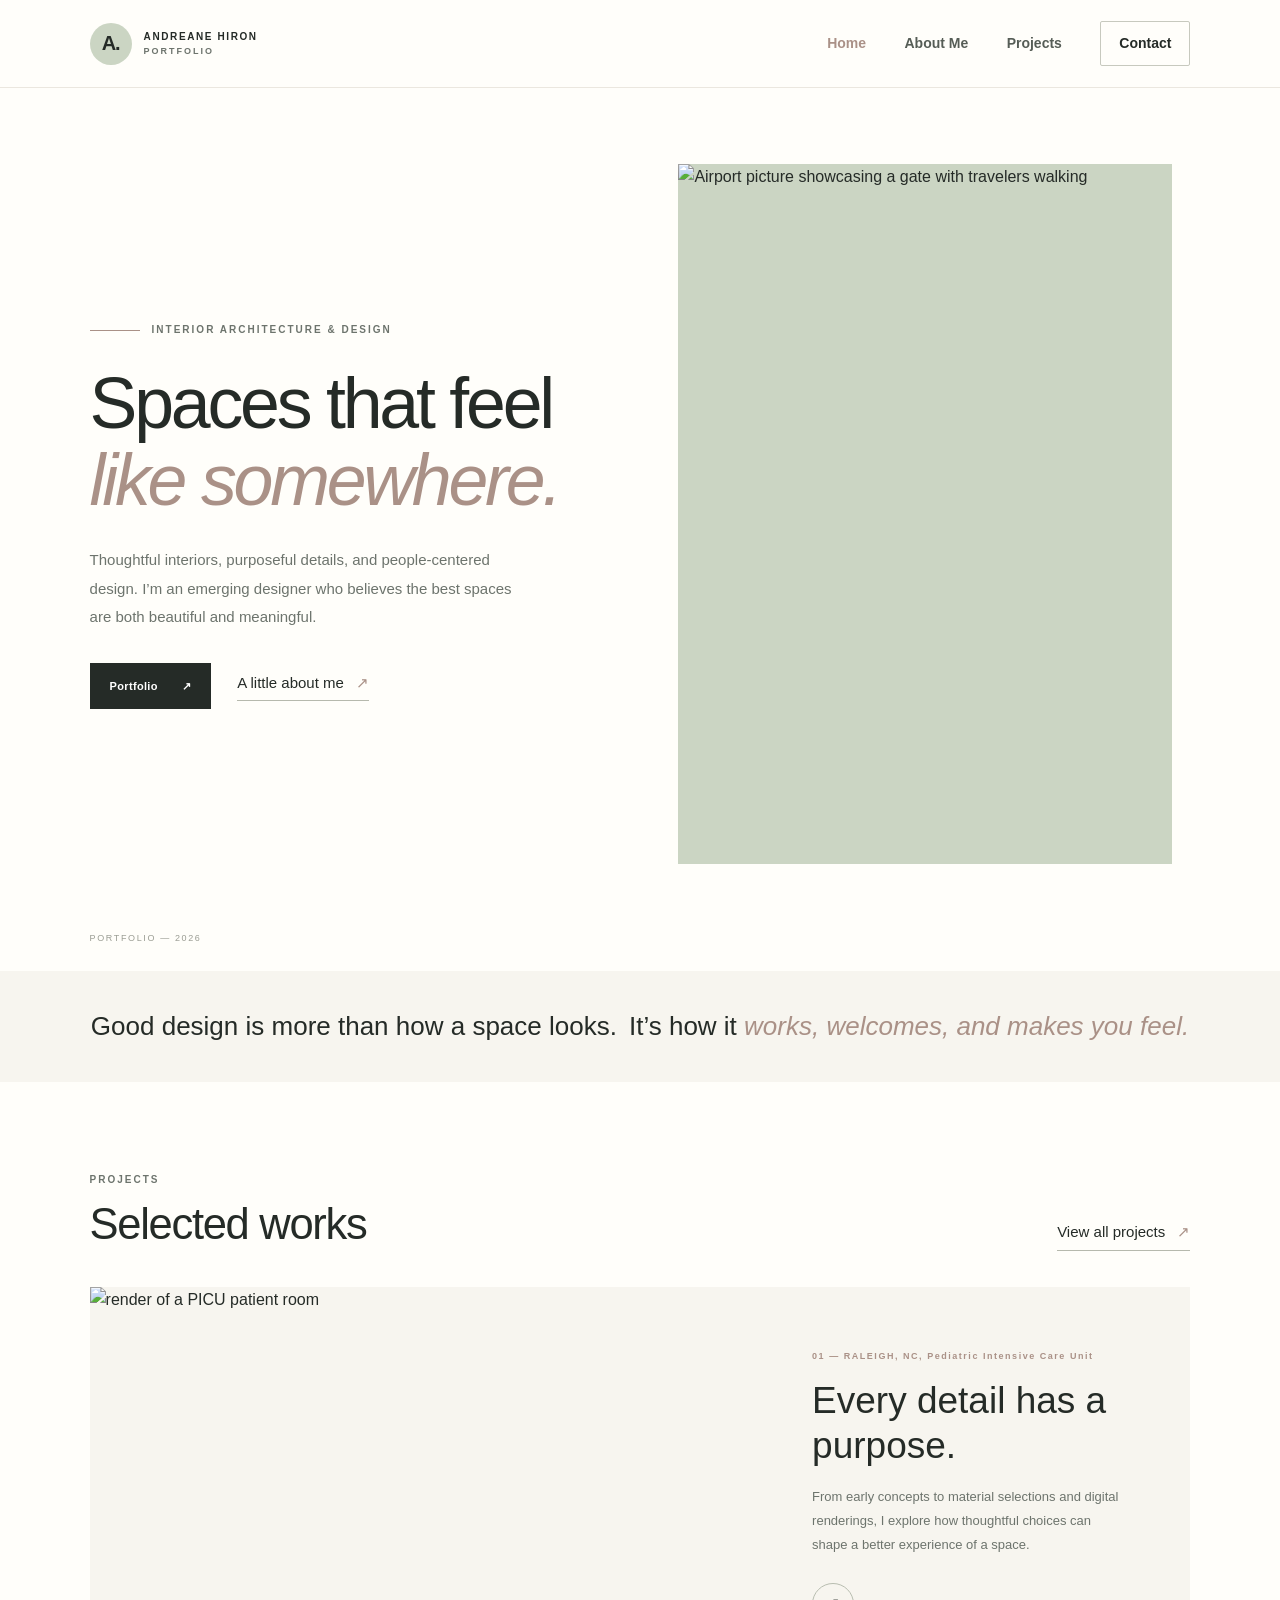
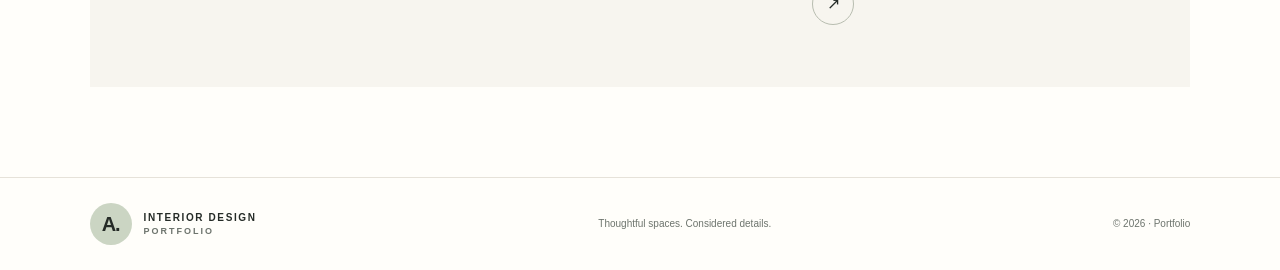
==== index.html @ 694408e2 "Add files via upload" ====
<!DOCTYPE html>
<html lang="en">
<head>
  <meta charset="UTF-8">
  <meta name="viewport" content="width=device-width, initial-scale=1.0">
  <meta name="description" content="Explore the creative portfolio of an Interior Architecture and Design student, showcasing innovative design projects, technical skills, and a passion for creating functional, thoughtful, and inspiring spaces.">
  <title> Portfolio, Andréane Hiron </title>
  <link rel="preconnect" href="https://fonts.googleapis.com">
  <link rel="preconnect" href="https://fonts.gstatic.com" crossorigin>
  <link href="https://fonts.googleapis.com/css2?family=DM+Sans:wght@400;500;600;700&family=Playfair+Display:wght@500;600&display=swap" rel="stylesheet">
  <link rel="stylesheet" href="style.css">
  <script src="script.js" defer></script>
</head>
<body>
  <header class="site-header">
    <a class="brand" href="index.html" aria-label="Portfolio home"><span class="brand-mark">A.</span><span>ANDREANE HIRON <br><small>PORTFOLIO</small></span></a>
    <button class="menu-toggle" aria-label="Toggle navigation" aria-expanded="false"><span></span><span></span></button>
    <nav class="nav" aria-label="Main navigation">
      <a class="nav-link active" href="index.html">Home</a>
      <a class="nav-link" href="about.html"> About Me</a>
      <a class="nav-link" href="projects.html">Projects</a>
      <a class="nav-link nav-contact" href="contact.html">Contact</a>
    </nav>
  </header>

  <main>
    <section class="hero">
      <div class="hero-copy">
        <p class="eyebrow"><span class="eyebrow-line"></span> INTERIOR ARCHITECTURE & DESIGN</p>
        <h1>Spaces that feel<br><em>like somewhere.</em></h1>
        <p class="hero-intro">Thoughtful interiors, purposeful details, and people-centered design. I’m an emerging designer who believes the best spaces are both beautiful and meaningful.</p>
        <div class="hero-actions">
          <a class="button button-dark" href="projects.html">Portfolio <span aria-hidden="true">↗</span></a>
          <a class="text-link" href="about.html">A little about me <span aria-hidden="true">↗</span></a>
        </div>
      </div>
      <div class="hero-visual">
        <div class="image-frame">
          <img src="images/airport-picture.jpg" alt="Airport picture showcasing a gate with travelers walking">
        </div>
      </div>
      <div class="hero-index" aria-hidden="true">PORTFOLIO — 2026</div>
    </section>

    <section class="intro-strip">
      <p>Good design is more than how a space looks.</p>
      <p>It’s how it <span>works, welcomes, and makes you feel.</span></p>
    </section>

    <section class="featured section-wrap">
      <div class="section-heading">
        <div><p class="eyebrow">PROJECTS</p><h2>Selected works</h2></div>
        <a class="text-link" href="projects.html">View all projects <span aria-hidden="true">↗</span></a>
      </div>
      <div class="project-preview">
        <a class="preview-image" href="projects.html" aria-label="View project portfolio">
          <img src="images/render-patient-room.png" alt="render of a PICU patient room">
        </a>
        <div class="preview-copy"><p class="project-number">01 — RALEIGH, NC, Pediatric Intensive Care Unit </p><h3>Every detail has a purpose.</h3><p>From early concepts to material selections and digital renderings, I explore how thoughtful choices can shape a better experience of a space.</p><a class="circle-link" href="projects.html" aria-label="See projects">↗</a></div>
      </div>
    </section>
  </main>

  <footer class="site-footer"><a class="brand footer-brand" href="index.html"><span class="brand-mark">A.</span><span>INTERIOR DESIGN<br><small>PORTFOLIO</small></span></a><p>Thoughtful spaces. Considered details.</p><p>© <span id="year"></span> · Portfolio</p></footer>
</body>
</html>
---- style.css ----
:root {
  --ink: #252b27;
  --muted: #6d746d;
  --cream: #f7f5ef;
  --paper: #fffefa;
  --sage: #cbd5c3;
  --terracotta: #aa9187;
  --line: #e6e2d9;
  --serif: "Helvetica Neue", Helvetica, Arial, sans-serif;
  --sans: "Helvetica Neue", Helvetica, Arial, sans-serif;
}
* { box-sizing: border-box; }
html { scroll-behavior: smooth; }
body { margin: 0; background: var(--paper); color: var(--ink); font-family: var(--sans); line-height: 1.65; }
a { color: inherit; text-decoration: none; }
img { display: block; max-width: 100%; }
.site-header { min-height: 88px; padding: 0 7vw; display: flex; align-items: center; justify-content: space-between; gap: 32px; background: rgba(255,254,250,.96); border-bottom: 1px solid rgba(230,226,217,.8); position: relative; z-index: 10; }
.brand { display: inline-flex; align-items: center; gap: 12px; font-size: 10px; line-height: 1.35; letter-spacing: .16em; font-weight: 700; }
.brand-mark { display: grid; place-items: center; width: 42px; height: 42px; background: var(--sage); border-radius: 50%; font-family: var(--serif); font-size: 20px; letter-spacing: -.06em; font-weight: 600; }
.brand small { color: var(--muted); font-size: 9px; letter-spacing: .22em; }
.nav { display: flex; align-items: center; gap: clamp(18px, 3vw, 42px); }
.nav-link { color: #565d56; font-size: 14px; font-weight: 600; transition: color .2s ease; }
.nav-link:hover, .nav-link.active { color: var(--terracotta); }
.external-mark { font-size: 10px; }
.nav-contact { border: 1px solid #c7c9be; padding: 10px 18px; border-radius: 2px; color: var(--ink); }
.nav-contact:hover, .nav-contact.active { border-color: var(--terracotta); }
.menu-toggle { display: none; border: 0; background: none; padding: 8px; cursor: pointer; }
.menu-toggle span { display: block; width: 23px; height: 2px; background: var(--ink); margin: 5px; }
.hero { min-height: 650px; padding: 76px 7vw 82px; display: grid; grid-template-columns: 1fr 1fr; align-items: center; gap: 6vw; position: relative; overflow: hidden; }
.hero-copy { max-width: 560px; padding-bottom: 22px; }
.eyebrow { display: flex; align-items: center; gap: 12px; color: var(--muted); font-size: 10px; font-weight: 700; letter-spacing: .2em; margin: 0 0 26px; }
.eyebrow-line { width: 50px; height: 1px; background: var(--terracotta); }
h1, h2, h3, p { margin-top: 0; }
h1 { font-family: var(--serif); font-size: clamp(48px, 5.6vw, 79px); line-height: 1.08; letter-spacing: -.045em; font-weight: 500; margin-bottom: 27px; }
h1 em, .page-title em { color: var(--terracotta); font-weight: 500; }
.hero-intro { color: var(--muted); max-width: 430px; font-size: 15px; line-height: 1.9; margin-bottom: 31px; }
.hero-actions { display: flex; align-items: center; gap: 26px; flex-wrap: wrap; }
.button { display: inline-flex; align-items: center; justify-content: center; gap: 24px; padding: 14px 20px; font-size: 11px; font-weight: 700; letter-spacing: .03em; transition: transform .2s ease, background .2s ease; }
.button:hover { transform: translateY(-2px); }
.button-dark { background: var(--ink); color: white; }
.button-dark:hover { background: #414941; }
.text-link { font-size: 15px; font-weight: 200; border-bottom: 1px solid #b6b9ad; padding-bottom: 5px; }
.text-link span { color: var(--terracotta); margin-left: 8px; }
.hero-note { margin-top: 58px; color: #8a8d83; font-size: 9px; letter-spacing: .16em; font-weight: 700; display: flex; align-items: center; gap: 9px; }
.note-dot { width: 6px; height: 6px; background: var(--terracotta); border-radius: 50%; }
.hero-visual { position: relative; padding: 0 18px 25px 0; }
.image-frame { position: relative; width: 100%; height: clamp(700px, 80vw, 700px); overflow: hidden; background: var(--sage); }
.image-frame img { width: 100%; height: 100%; object-fit: cover; }
.image-caption { position: absolute; left: 0; right: 0; bottom: 0; display: flex; justify-content: space-between; gap: 12px; padding: 15px 18px; color: white; font-size: 9px; letter-spacing: .1em; background: linear-gradient(transparent, rgba(22,28,23,.58)); }
.color-swatch { position: absolute; width: 62px; height: 62px; border: 7px solid var(--paper); z-index: 2; }
.swatch-terracotta { right: -3px; top: 42px; background: var(--terracotta); }
.swatch-sage { left: -28px; bottom: 6px; background: var(--sage); }
.vertical-label { position: absolute; right: -4vw; top: 42%; writing-mode: vertical-rl; color: #8b8e82; font-size: 9px; letter-spacing: .2em; }
.hero-index { position: absolute; bottom: 25px; left: 7vw; color: #9b9d94; font-size: 9px; letter-spacing: .18em; }
.intro-strip { padding: 34px 7vw; background: var(--cream); display: flex; justify-content: center; align-items: baseline; flex-wrap: wrap; gap: 7px 12px; text-align: center; font-family: var(--serif); font-size: clamp(18px, 2.3vw, 26px); }
.intro-strip p { margin: 0; }
.intro-strip span { color: var(--terracotta); font-style: italic; }
.section-wrap { padding: 90px 7vw; }
.featured { max-width: 1500px; margin: 0 auto; }
.section-heading { display: flex; align-items: end; justify-content: space-between; gap: 25px; margin-bottom: 36px; }
.section-heading .eyebrow { margin-bottom: 10px; }
.section-heading h2 { font: 500 clamp(30px, 3.4vw, 44px)/1.2 var(--serif); letter-spacing: -.03em; margin: 0; }
.project-preview { display: grid; grid-template-columns: 1.2fr .8fr; background: var(--cream); }
.preview-image { min-height: 320px; overflow: hidden; }
.preview-image img { width: 100%; height: 100%; min-height: 320px; object-fit: cover; transition: transform .5s ease; }
.preview-image:hover img { transform: scale(1.03); }
.preview-copy { position: relative; padding: clamp(28px, 5vw, 62px); align-self: center; }
.project-number { color: var(--terracotta); font-size: 9px; letter-spacing: .17em; font-weight: 700; margin-bottom: 16px; }
.preview-copy h3 { font: 500 clamp(25px, 3vw, 37px)/1.2 var(--serif); margin-bottom: 17px; }
.preview-copy > p:not(.project-number) { color: var(--muted); font-size: 13px; line-height: 1.85; }
.circle-link { display: grid; place-items: center; width: 42px; height: 42px; border: 1px solid #b8bdb0; border-radius: 50%; margin-top: 26px; }
.site-footer { border-top: 1px solid var(--line); padding: 25px 7vw; display: flex; align-items: center; justify-content: space-between; gap: 20px; color: var(--muted); font-size: 10px; }
.site-footer p { margin: 0; }
.footer-brand { color: var(--ink); }
.inner-page { max-width: 1500px; margin: 0 auto; min-height: 68vh; }
.page-title { font-size: clamp(44px, 6vw, 72px); margin-bottom: 24px; }
.about-grid { display: grid; grid-template-columns: 1.05fr .85fr; gap: 10vw; align-items: center; }
.about-grid > div:first-child { max-width: 620px; }
.lead { font-size: 17px; line-height: 1.8; color: #50584f; max-width: 650px; margin-bottom: 22px; }
.about-grid p:not(.lead) { color: var(--muted); font-size: 13px; line-height: 1.95; }
.about-photo { position: relative; padding: 0 0 24px 24px; }
.about-photo img { width: 100%; height: 600px; object-fit:cover; ;}
.photo-note { position: absolute; left: 0; bottom: 0; background: var(--sage); padding: 13px 17px; font-size: 9px; font-weight: 700; letter-spacing: .14em; }
.skill-list { display: flex; flex-wrap: wrap; gap: 8px; margin: 25px 0 30px; }
.skill-list span, .project-tag { background: var(--cream); color: #555d53; padding: 8px 11px; font-size: 10px; }
.projects-lead { margin-bottom: 48px; }
.project-grid { display: grid; grid-template-columns: repeat(3, minmax(0, 1fr)); gap: 24px; }
.project-card { background: var(--cream); }
.project-card img { width: 100%; height: 260px; object-fit: cover; }
.project-card-text { padding: 25px; }
.project-card-text h2 { font: 500 25px/1.2 var(--serif); margin-bottom: 12px; }
.project-card-text p:not(.project-number) { color: var(--muted); font-size: 12px; line-height: 1.8; }
.project-tag { display: inline-block; margin-top: 5px; }
.portfolio-note { color: #85897f; font-size: 11px; margin-top: 28px; }
.contact-page { max-width: 1100px; }
.contact-page .lead { max-width: 610px; margin-bottom: 45px; }
.contact-panel { display: grid; grid-template-columns: 1fr 1fr; gap: 40px; padding: 38px; background: var(--cream); border-left: 3px solid var(--terracotta); }
.contact-panel h2 { font: 500 30px/1.2 var(--serif); max-width: 370px; margin-bottom: 12px; }
.contact-panel p:not(.project-number) { color: var(--muted); font-size: 13px; }
.contact-links { display: flex; flex-direction: column; justify-content: center; gap: 18px; }
.contact-links a { padding-bottom: 12px; border-bottom: 1px solid #dcd8ce; font-size: 13px; font-weight: 600; display: flex; justify-content: space-between; gap: 20px; overflow-wrap: anywhere; }
.contact-links span { color: var(--terracotta); }
@media (max-width: 900px) {
  .site-header { padding: 0 5vw; }
  .hero { padding: 60px 5vw 72px; gap: 4vw; }
  .section-wrap { padding: 70px 5vw; }
  .hero-index { left: 5vw; }
  .about-grid { gap: 5vw; }
  .about-photo img { height: 430px; }
  .project-grid { gap: 16px; }
  .project-card img { height: 210px; }
  .project-card-text { padding: 19px; }
}
@media (max-width: 680px) {
  .site-header { min-height: 76px; }
  .menu-toggle { display: block; }
  .nav { display: none; position: absolute; top: 75px; left: 0; right: 0; background: var(--paper); border-bottom: 1px solid var(--line); padding: 18px 5vw 25px; flex-direction: column; align-items: stretch; gap: 0; }
  .nav.is-open { display: flex; }
  .nav-link { padding: 13px 0; }
  .nav-contact { padding: 12px 14px; text-align: center; margin-top: 8px; }
  .hero { display: flex; flex-direction: column; align-items: stretch; padding-top: 48px; gap: 42px; }
  .hero-copy { padding-bottom: 0; }
  h1 { font-size: clamp(46px, 12vw, 66px); }
  .hero-intro { font-size: 14px; }
  .hero-note { margin-top: 36px; }
  .hero-visual { margin: 0 8px 12px 8px; }
  .image-frame { height: 390px; }
  .vertical-label { right: -28px; }
  .hero-index { bottom: 16px; }
  .intro-strip { padding: 27px 5vw; display: block; font-size: 21px; }
  .intro-strip p + p { margin-top: 2px; }
  .section-wrap { padding: 58px 5vw; }
  .section-heading { align-items: start; flex-direction: column; }
  .project-preview { grid-template-columns: 1fr; }
  .preview-image, .preview-image img { min-height: 260px; height: 260px; }
  .preview-copy { padding: 30px; }
  .site-footer { padding: 24px 5vw; flex-wrap: wrap; }
  .site-footer p:nth-of-type(1) { display: none; }
  .about-grid { grid-template-columns: 1fr; gap: 42px; }
  .about-photo { max-width: 520px; }
  .about-photo img { height: 390px; }
  .project-grid { grid-template-columns: 1fr; gap: 24px; }
  .project-card img { height: 270px; }
  .contact-panel { grid-template-columns: 1fr; padding: 26px; gap: 20px; }
}
@media (prefers-reduced-motion: reduce) { *, *::before, *::after { scroll-behavior: auto !important; transition: none !important; } }

.contact-form {
    display: flex;
    flex-direction: column;
    gap: 10px;
    width: 100%;
}

.contact-form label {
    margin-top: 10px;
    font-size: 11px;
    font-weight: 600;
    color: var(--ink);
}

.contact-form input,
.contact-form textarea {
    width: 100%;
    padding: 13px 14px;
    border: 1px solid var(--line);
    border-radius: 2px;
    background: var(--paper);
    color: var(--ink);
    font: inherit;
    font-size: 13px;
}

.contact-form textarea {
    resize: vertical;
    min-height: 130px;
}

.contact-form input:focus,
.contact-form textarea:focus {
    outline: 1px solid var(--terracotta);
    border-color: var(--terracotta);
}

.contact-form button {
    align-self: flex-start;
    margin-top: 15px;
    border: none;
    cursor: pointer;
}

.form-status {
    font-size: 12px;
    color: var(--muted);
    margin: 10px 0 0;
}

@media (max-width: 680px) {
    .contact-form button {
        width: 100%;
    }
}
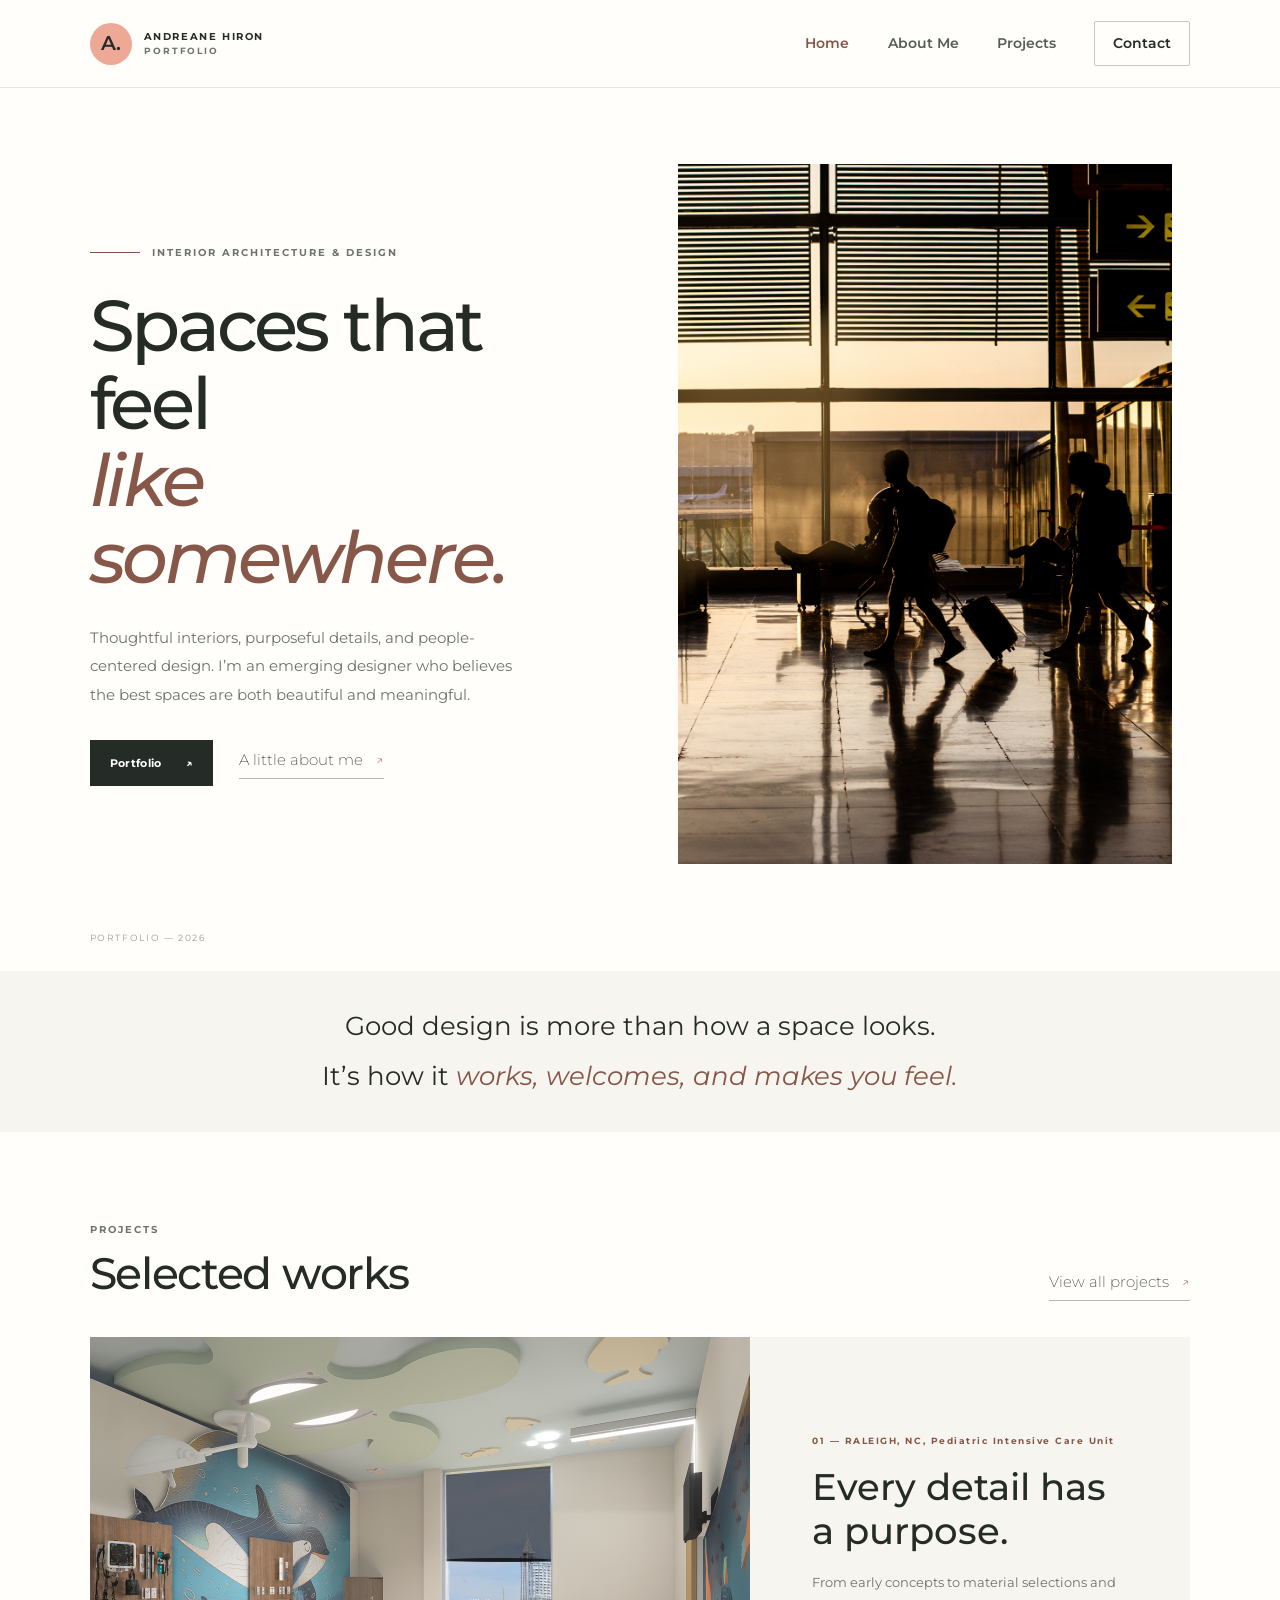
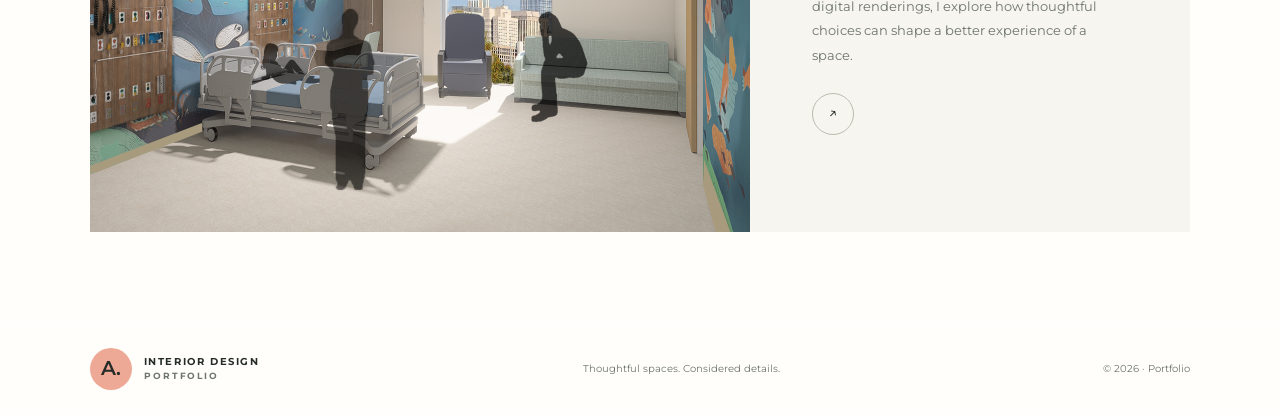
==== commit 72d47dc8: "Add files via upload" ====
--- a/index.html
+++ b/index.html
@@ -5,10 +5,10 @@
   <meta name="viewport" content="width=device-width, initial-scale=1.0">
   <meta name="description" content="Explore the creative portfolio of an Interior Architecture and Design student, showcasing innovative design projects, technical skills, and a passion for creating functional, thoughtful, and inspiring spaces.">
   <title> Portfolio, Andréane Hiron </title>
-  <link rel="preconnect" href="https://fonts.googleapis.com">
-  <link rel="preconnect" href="https://fonts.gstatic.com" crossorigin>
-  <link href="https://fonts.googleapis.com/css2?family=DM+Sans:wght@400;500;600;700&family=Playfair+Display:wght@500;600&display=swap" rel="stylesheet">
-  <link rel="stylesheet" href="style.css">
+ <link rel="preconnect" href="https://fonts.googleapis.com">
+<link rel="preconnect" href="https://fonts.gstatic.com" crossorigin>
+<link href="https://fonts.googleapis.com/css2?family=Montserrat:ital,wght@0,100..900;1,100..900&display=swap" rel="stylesheet">
+ <link rel="stylesheet" href="style.css">
   <script src="script.js" defer></script>
 </head>
 <body>
--- a/style.css
+++ b/style.css
@@ -3,11 +3,11 @@
   --muted: #6d746d;
   --cream: #f7f5ef;
   --paper: #fffefa;
-  --sage: #cbd5c3;
-  --terracotta: #aa9187;
-  --line: #e6e2d9;
-  --serif: "Helvetica Neue", Helvetica, Arial, sans-serif;
-  --sans: "Helvetica Neue", Helvetica, Arial, sans-serif;
+  --sage: rgba(232, 139, 116, 0.74);
+  --terracotta: rgba(93, 28, 12, 0.74);
+  --line: #ffffff;
+  --serif: Montserrat, Arial, sans-serif;
+  --sans: Montserrat, Arial, sans-serif;
 }
 * { box-sizing: border-box; }
 html { scroll-behavior: smooth; }
@@ -162,19 +162,31 @@
 .contact-form input,
 .contact-form textarea {
     width: 100%;
-    padding: 13px 14px;
-    border: 1px solid var(--line);
+    padding: 14px;
+    font-family: var(--sans);
+    font-size: 13px;
+    color: var(--ink);
+    background: var(--paper);
+
+    /* Box outlines */
+    border: 1px solid #ba820d;
     border-radius: 2px;
-    background: var(--paper);
-    color: var(--ink);
-    font: inherit;
-    font-size: 13px;
-}
-
+
+    outline: none;
+}
+
+/* When clicking inside a box */
+.contact-form input:focus,
+.contact-form textarea:focus {
+    border: 1px solid var(--terracotta);
+}
+
+/* Message box */
 .contact-form textarea {
+    min-height: 150px;
     resize: vertical;
-    min-height: 130px;
-}
+}
+
 
 .contact-form input:focus,
 .contact-form textarea:focus {
@@ -199,4 +211,53 @@
     .contact-form button {
         width: 100%;
     }
+}
+.project-card-link {
+    display: block;
+    text-decoration: none;
+    color: inherit;
+}
+
+.project-card-link:hover .project-card {
+    transform: translateY(-4px);
+    transition: 0.3s ease;
+}
+/* PROJECT DETAIL PAGE */
+
+.project-main-image {
+    width: 100%;
+    height: 500px;
+    object-fit: cover;
+    margin: 35px 0 55px;
+}
+
+.project-information {
+    max-width: 850px;
+    margin: 0 auto;
+}
+
+.project-information h2 {
+    font-size: 25px;
+    font-weight: 500;
+    margin-top: 55px;
+    margin-bottom: 15px;
+}
+
+.project-information p {
+    font-size: 14px;
+    line-height: 1.9;
+    color: var(--muted);
+    margin-bottom: 30px;
+}
+
+.project-information img {
+    width: 100%;
+    height: auto;
+    margin: 30px 0;
+}
+
+@media (max-width: 680px) {
+    .project-main-image {
+        height: 280px;
+    }
 }
